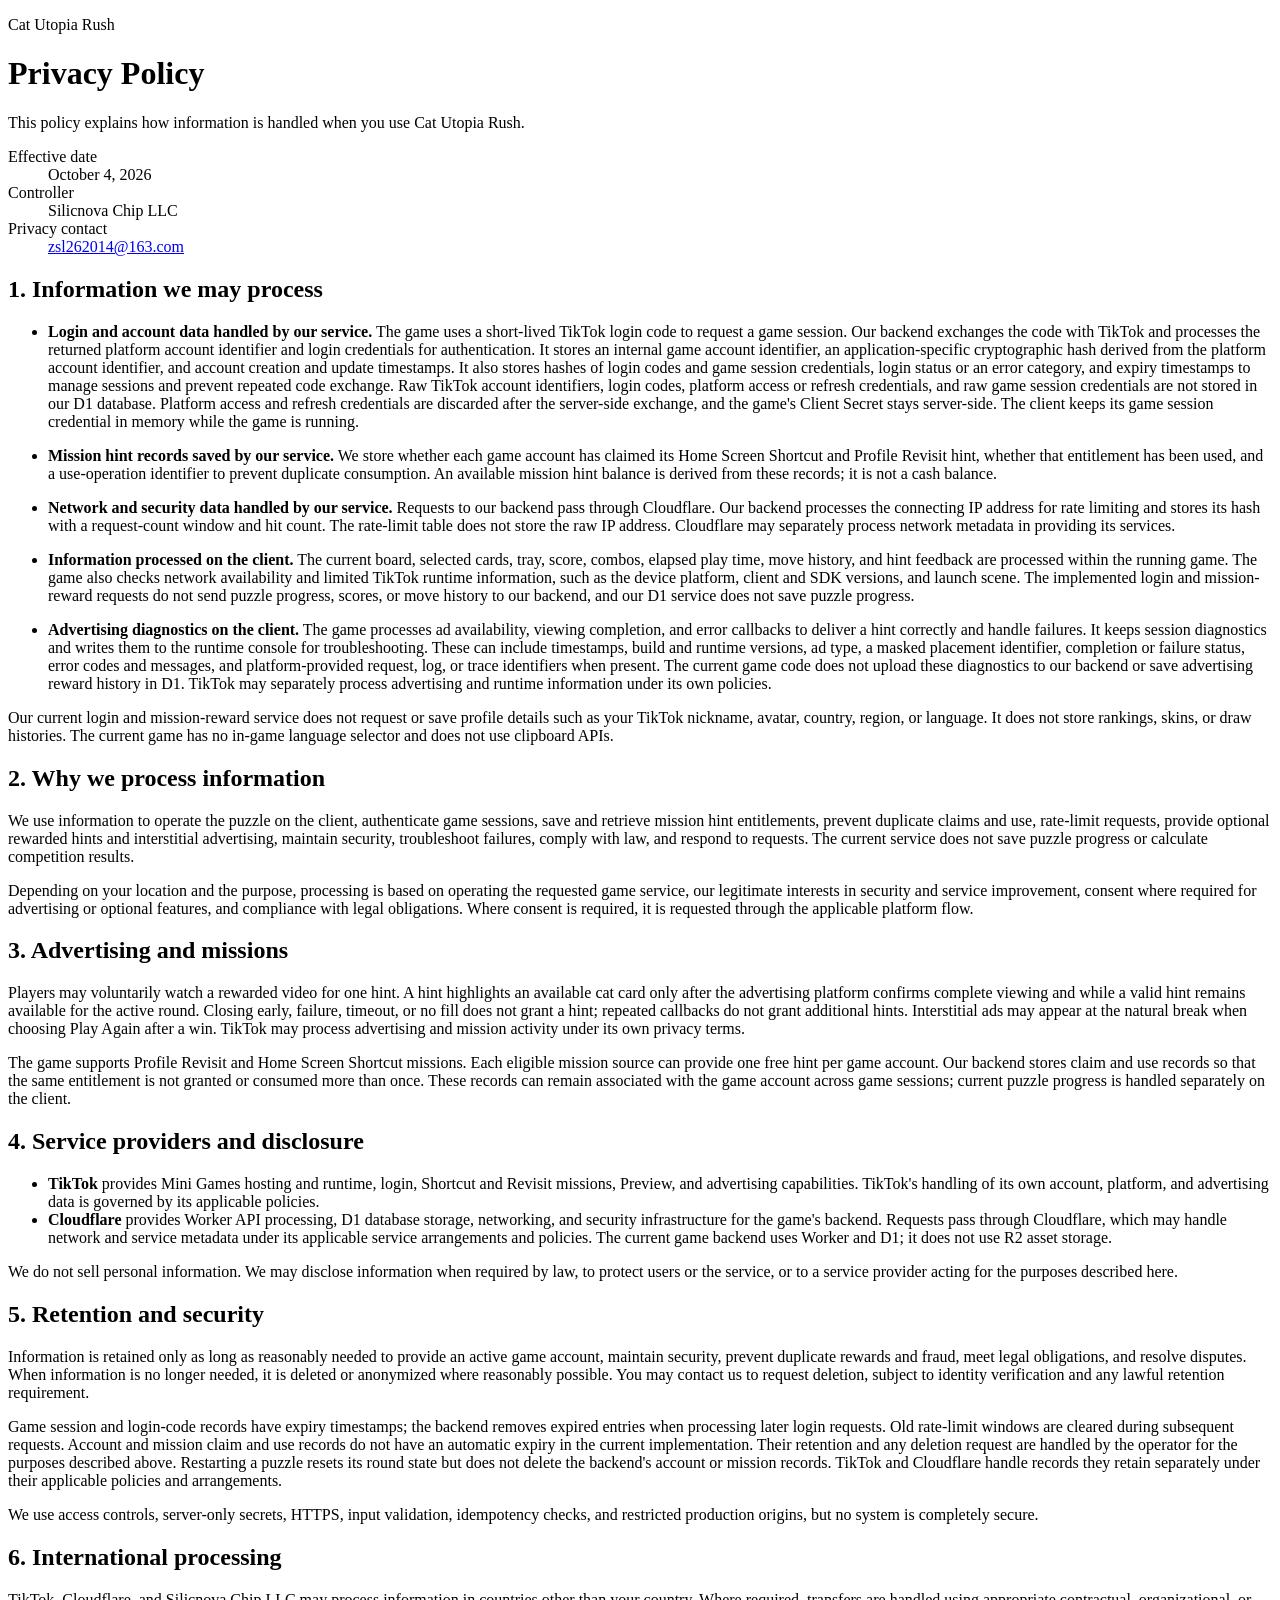
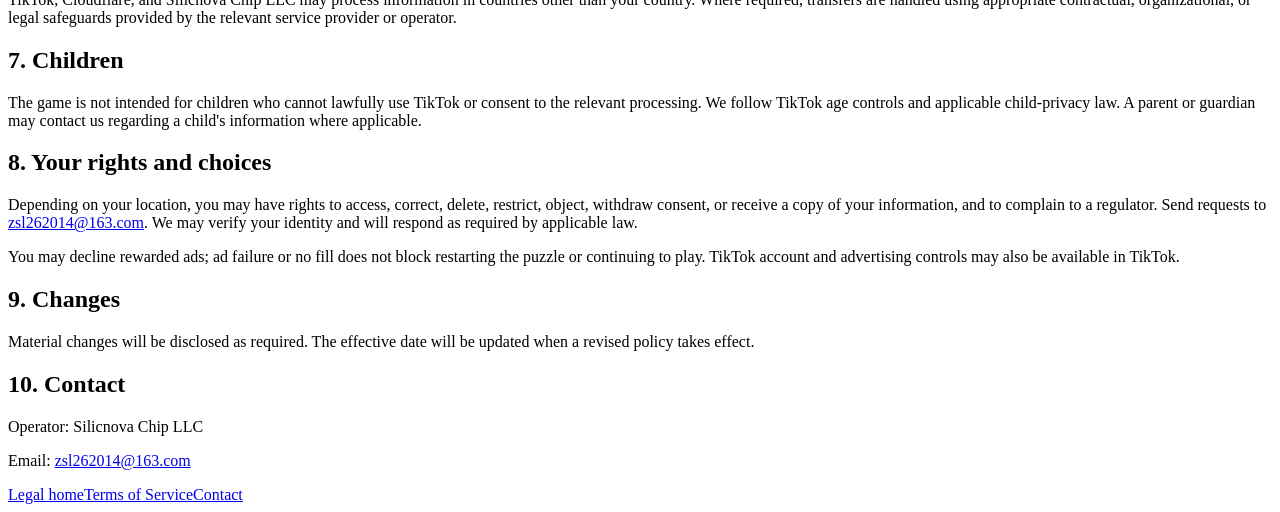
==== privacy/index.html @ 8fe76b50 "Publish approved Cat Utopia Rush Privacy" ====
<!doctype html>
<html lang="en">
<head>
<meta charset="utf-8">
<meta name="viewport" content="width=device-width, initial-scale=1">
<meta name="description" content="Privacy Policy for Cat Utopia Rush.">
<title>Privacy Policy · Cat Utopia Rush</title>
<link rel="stylesheet" href="../assets/styles.css">
</head>
<body>
<main class="shell document">
<header>
<p class="eyebrow">Cat Utopia Rush</p>
<h1>Privacy Policy</h1>
<p class="lead">This policy explains how information is handled when you use Cat Utopia Rush.</p>
<dl class="meta">
<div><dt>Effective date</dt><dd>October 4, 2026</dd></div>
<div><dt>Controller</dt><dd>Silicnova Chip LLC</dd></div>
<div><dt>Privacy contact</dt><dd><a href="mailto:zsl262014@163.com">zsl262014@163.com</a></dd></div>
</dl>
</header>
<section>
<h2>1. Information we may process</h2>

<ul>
<li><strong>Login and account data handled by our service.</strong> The game uses a short-lived TikTok login code to request a game session. Our backend exchanges the code with TikTok and processes the returned platform account identifier and login credentials for authentication. It stores an internal game account identifier, an application-specific cryptographic hash derived from the platform account identifier, and account creation and update timestamps. It also stores hashes of login codes and game session credentials, login status or an error category, and expiry timestamps to manage sessions and prevent repeated code exchange. Raw TikTok account identifiers, login codes, platform access or refresh credentials, and raw game session credentials are not stored in our D1 database. Platform access and refresh credentials are discarded after the server-side exchange, and the game's Client Secret stays server-side. The client keeps its game session credential in memory while the game is running.</li>
</ul>

<ul>
<li><strong>Mission hint records saved by our service.</strong> We store whether each game account has claimed its Home Screen Shortcut and Profile Revisit hint, whether that entitlement has been used, and a use-operation identifier to prevent duplicate consumption. An available mission hint balance is derived from these records; it is not a cash balance.</li>
</ul>

<ul>
<li><strong>Network and security data handled by our service.</strong> Requests to our backend pass through Cloudflare. Our backend processes the connecting IP address for rate limiting and stores its hash with a request-count window and hit count. The rate-limit table does not store the raw IP address. Cloudflare may separately process network metadata in providing its services.</li>
</ul>

<ul>
<li><strong>Information processed on the client.</strong> The current board, selected cards, tray, score, combos, elapsed play time, move history, and hint feedback are processed within the running game. The game also checks network availability and limited TikTok runtime information, such as the device platform, client and SDK versions, and launch scene. The implemented login and mission-reward requests do not send puzzle progress, scores, or move history to our backend, and our D1 service does not save puzzle progress.</li>
</ul>

<ul>
<li><strong>Advertising diagnostics on the client.</strong> The game processes ad availability, viewing completion, and error callbacks to deliver a hint correctly and handle failures. It keeps session diagnostics and writes them to the runtime console for troubleshooting. These can include timestamps, build and runtime versions, ad type, a masked placement identifier, completion or failure status, error codes and messages, and platform-provided request, log, or trace identifiers when present. The current game code does not upload these diagnostics to our backend or save advertising reward history in D1. TikTok may separately process advertising and runtime information under its own policies.</li>
</ul>

<p>Our current login and mission-reward service does not request or save profile details such as your TikTok nickname, avatar, country, region, or language. It does not store rankings, skins, or draw histories. The current game has no in-game language selector and does not use clipboard APIs.</p>

<h2>2. Why we process information</h2>

<p>We use information to operate the puzzle on the client, authenticate game sessions, save and retrieve mission hint entitlements, prevent duplicate claims and use, rate-limit requests, provide optional rewarded hints and interstitial advertising, maintain security, troubleshoot failures, comply with law, and respond to requests. The current service does not save puzzle progress or calculate competition results.</p>

<p>Depending on your location and the purpose, processing is based on operating the requested game service, our legitimate interests in security and service improvement, consent where required for advertising or optional features, and compliance with legal obligations. Where consent is required, it is requested through the applicable platform flow.</p>

<h2>3. Advertising and missions</h2>

<p>Players may voluntarily watch a rewarded video for one hint. A hint highlights an available cat card only after the advertising platform confirms complete viewing and while a valid hint remains available for the active round. Closing early, failure, timeout, or no fill does not grant a hint; repeated callbacks do not grant additional hints. Interstitial ads may appear at the natural break when choosing Play Again after a win. TikTok may process advertising and mission activity under its own privacy terms.</p>

<p>The game supports Profile Revisit and Home Screen Shortcut missions. Each eligible mission source can provide one free hint per game account. Our backend stores claim and use records so that the same entitlement is not granted or consumed more than once. These records can remain associated with the game account across game sessions; current puzzle progress is handled separately on the client.</p>

<h2>4. Service providers and disclosure</h2>

<ul>
<li><strong>TikTok</strong> provides Mini Games hosting and runtime, login, Shortcut and Revisit missions, Preview, and advertising capabilities. TikTok's handling of its own account, platform, and advertising data is governed by its applicable policies.</li>
<li><strong>Cloudflare</strong> provides Worker API processing, D1 database storage, networking, and security infrastructure for the game's backend. Requests pass through Cloudflare, which may handle network and service metadata under its applicable service arrangements and policies. The current game backend uses Worker and D1; it does not use R2 asset storage.</li>
</ul>

<p>We do not sell personal information. We may disclose information when required by law, to protect users or the service, or to a service provider acting for the purposes described here.</p>

<h2>5. Retention and security</h2>

<p>Information is retained only as long as reasonably needed to provide an active game account, maintain security, prevent duplicate rewards and fraud, meet legal obligations, and resolve disputes. When information is no longer needed, it is deleted or anonymized where reasonably possible. You may contact us to request deletion, subject to identity verification and any lawful retention requirement.</p>

<p>Game session and login-code records have expiry timestamps; the backend removes expired entries when processing later login requests. Old rate-limit windows are cleared during subsequent requests. Account and mission claim and use records do not have an automatic expiry in the current implementation. Their retention and any deletion request are handled by the operator for the purposes described above. Restarting a puzzle resets its round state but does not delete the backend's account or mission records. TikTok and Cloudflare handle records they retain separately under their applicable policies and arrangements.</p>

<p>We use access controls, server-only secrets, HTTPS, input validation, idempotency checks, and restricted production origins, but no system is completely secure.</p>

<h2>6. International processing</h2>

<p>TikTok, Cloudflare, and Silicnova Chip LLC may process information in countries other than your country. Where required, transfers are handled using appropriate contractual, organizational, or legal safeguards provided by the relevant service provider or operator.</p>

<h2>7. Children</h2>

<p>The game is not intended for children who cannot lawfully use TikTok or consent to the relevant processing. We follow TikTok age controls and applicable child-privacy law. A parent or guardian may contact us regarding a child's information where applicable.</p>

<h2>8. Your rights and choices</h2>

<p>Depending on your location, you may have rights to access, correct, delete, restrict, object, withdraw consent, or receive a copy of your information, and to complain to a regulator. Send requests to <a href="mailto:zsl262014@163.com">zsl262014@163.com</a>. We may verify your identity and will respond as required by applicable law.</p>

<p>You may decline rewarded ads; ad failure or no fill does not block restarting the puzzle or continuing to play. TikTok account and advertising controls may also be available in TikTok.</p>

<h2>9. Changes</h2>

<p>Material changes will be disclosed as required. The effective date will be updated when a revised policy takes effect.</p>

<h2>10. Contact</h2>

<p>Operator: Silicnova Chip LLC</p>

<p>Email: <a href="mailto:zsl262014@163.com">zsl262014@163.com</a></p>
</section>
<footer><a href="../">Legal home</a><a href="../terms/">Terms of Service</a><a href="mailto:zsl262014@163.com">Contact</a></footer>
</main>
</body>
</html>
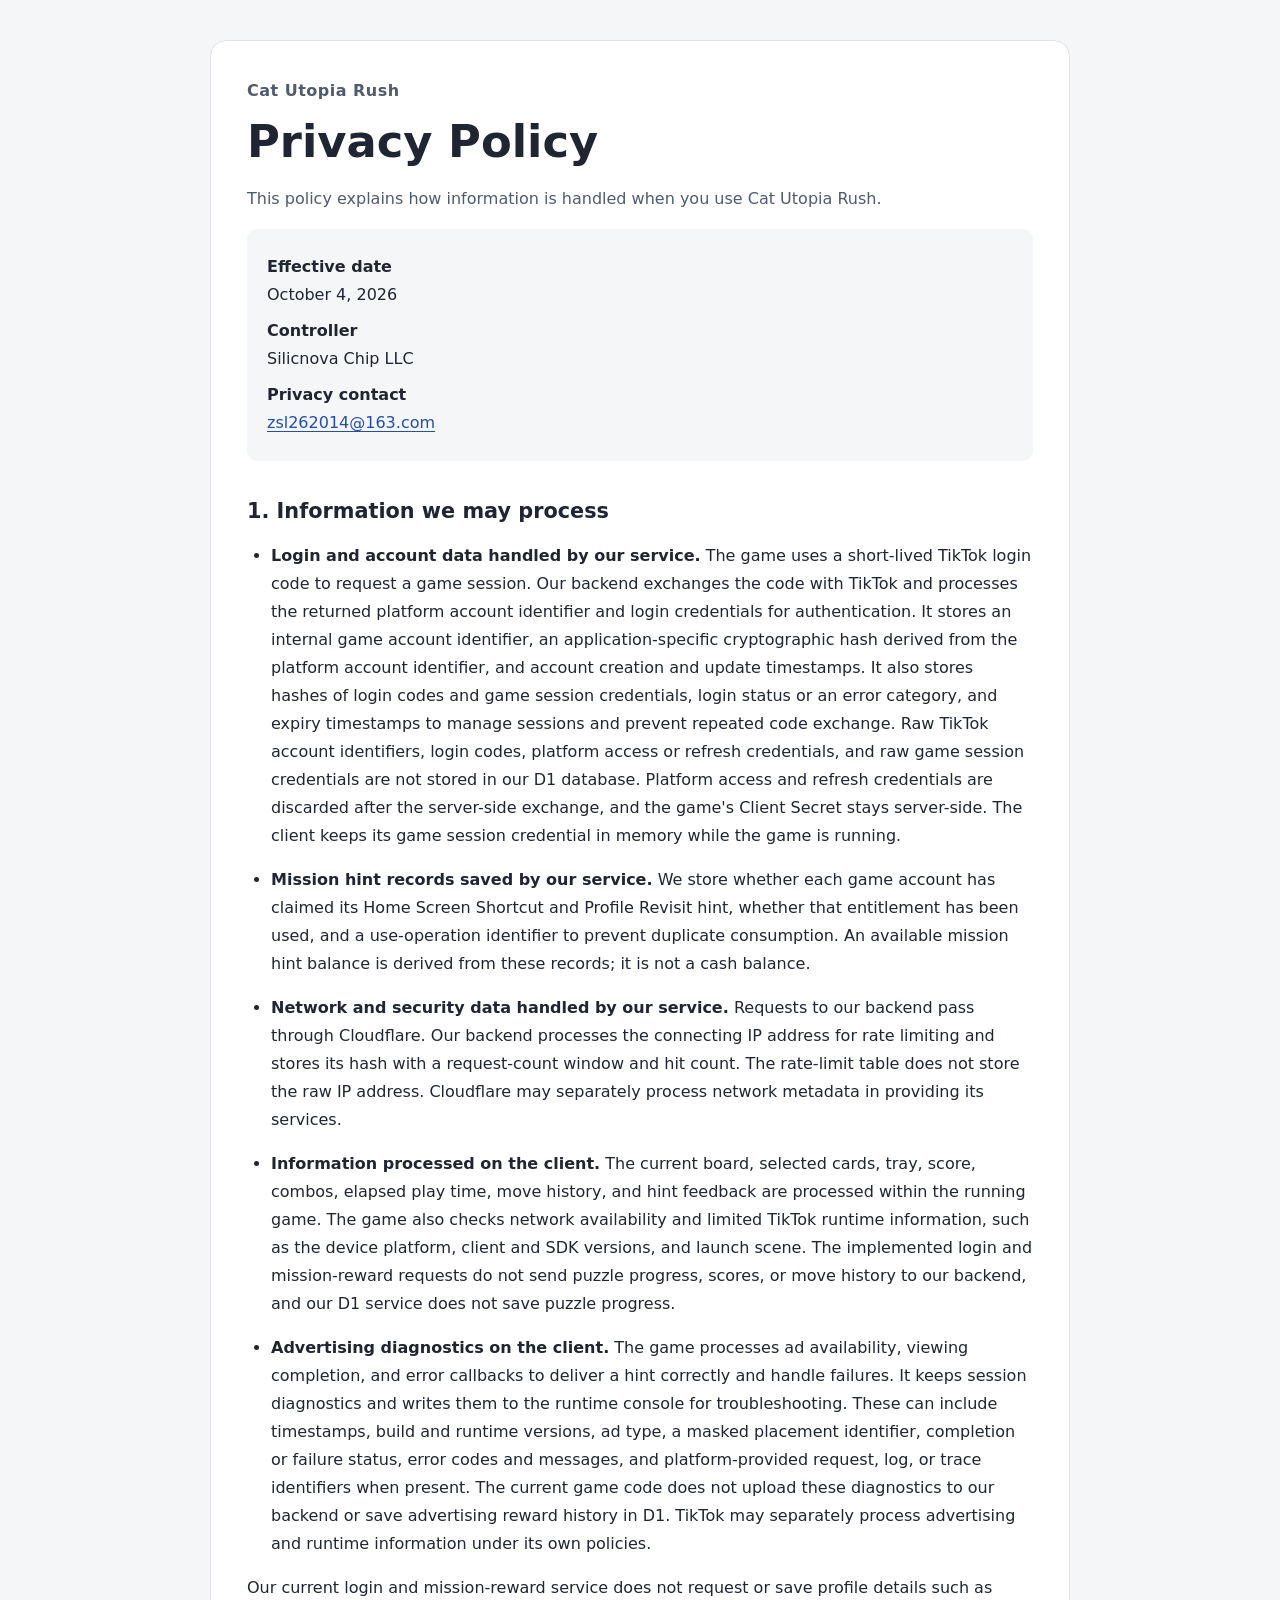
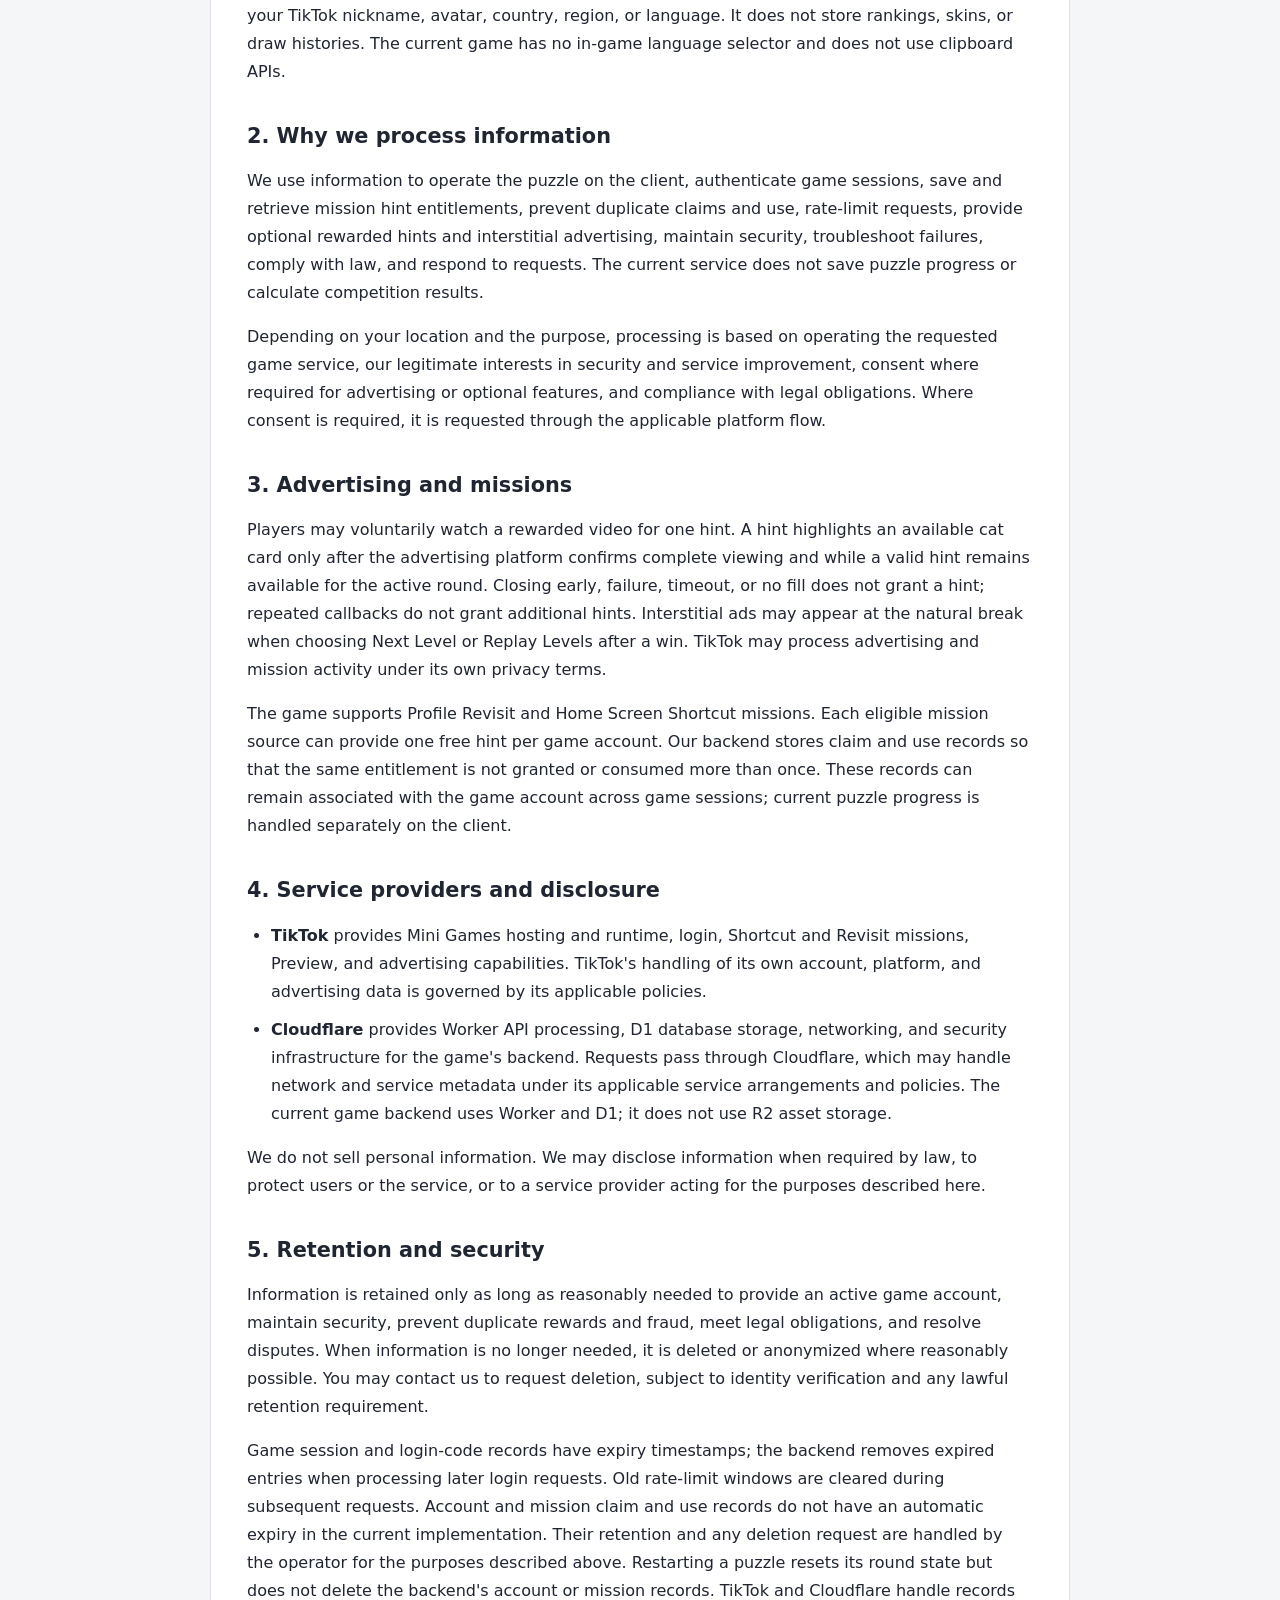
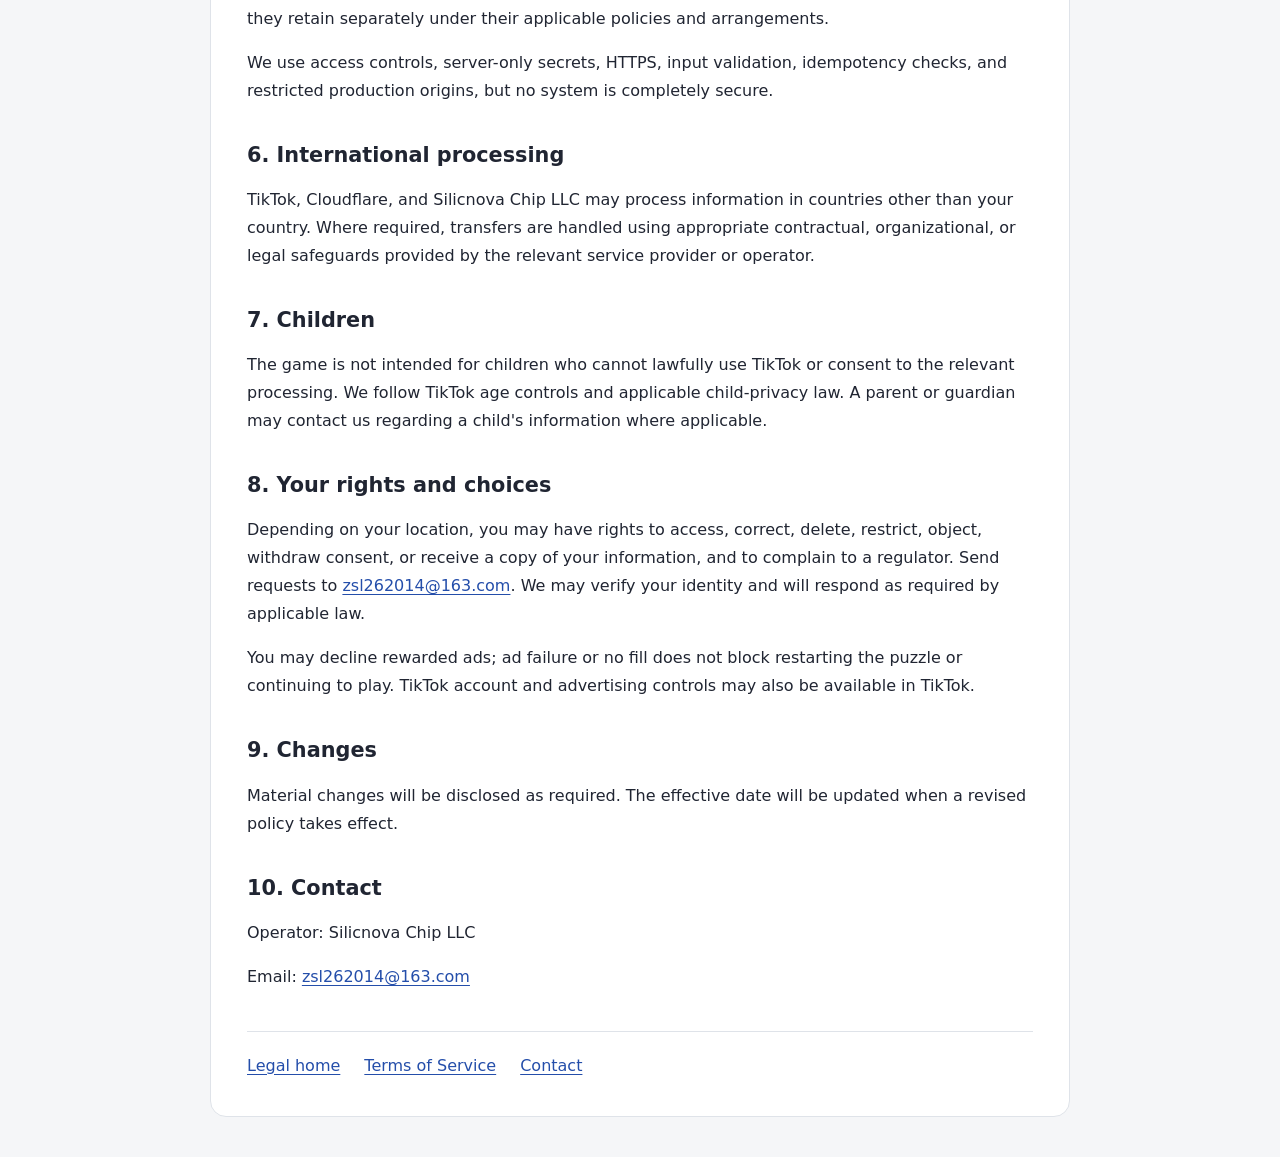
==== commit ba53b13e: "Sync Privacy win continuation buttons for RC2" ====
--- a/privacy/index.html
+++ b/privacy/index.html
@@ -52,7 +52,7 @@
 
 <h2>3. Advertising and missions</h2>
 
-<p>Players may voluntarily watch a rewarded video for one hint. A hint highlights an available cat card only after the advertising platform confirms complete viewing and while a valid hint remains available for the active round. Closing early, failure, timeout, or no fill does not grant a hint; repeated callbacks do not grant additional hints. Interstitial ads may appear at the natural break when choosing Play Again after a win. TikTok may process advertising and mission activity under its own privacy terms.</p>
+<p>Players may voluntarily watch a rewarded video for one hint. A hint highlights an available cat card only after the advertising platform confirms complete viewing and while a valid hint remains available for the active round. Closing early, failure, timeout, or no fill does not grant a hint; repeated callbacks do not grant additional hints. Interstitial ads may appear at the natural break when choosing Next Level or Replay Levels after a win. TikTok may process advertising and mission activity under its own privacy terms.</p>
 
 <p>The game supports Profile Revisit and Home Screen Shortcut missions. Each eligible mission source can provide one free hint per game account. Our backend stores claim and use records so that the same entitlement is not granted or consumed more than once. These records can remain associated with the game account across game sessions; current puzzle progress is handled separately on the client.</p>
 
--- a/assets/styles.css
+++ b/assets/styles.css
@@ -0,0 +1 @@
+*{box-sizing:border-box}html{color-scheme:light}body{margin:0;background:#f5f6f8;color:#202532;font:1rem/1.75 system-ui,-apple-system,BlinkMacSystemFont,"Segoe UI",sans-serif}.shell{max-width:860px;margin:2.5rem auto;padding:2.25rem;background:#fff;border:1px solid #dfe3e9;border-radius:16px}.eyebrow{margin:0;color:#505b6c;font-weight:650;letter-spacing:.03em}h1{font-size:clamp(1.9rem,6vw,2.8rem);line-height:1.2;margin:.65rem 0 1rem}h2{font-size:1.3rem;line-height:1.4;margin:2.25rem 0 .75rem}.lead{color:#505b6c}.meta{padding:1rem 1.25rem;background:#f5f6f8;border-radius:10px}.meta div{margin:.5rem 0}.meta dt{font-weight:650}.meta dd{margin:0}p,li,dd{overflow-wrap:anywhere}li{margin:.65rem 0}ul{padding-left:1.5rem}a{color:#244eaa;text-underline-offset:3px}a:focus-visible{outline:3px solid #244eaa;outline-offset:4px}footer{display:flex;flex-wrap:wrap;gap:.75rem 1.5rem;border-top:1px solid #dfe3e9;margin-top:2.5rem;padding-top:1.25rem}.pages{display:flex;flex-wrap:wrap;gap:1rem;margin:2rem 0}.pages a{display:block;padding:1rem 1.25rem;background:#f5f6f8;border:1px solid #dfe3e9;border-radius:10px}@media(max-width:600px){.shell{margin:0;padding:1.5rem 1.1rem;min-height:100vh;border:0;border-radius:0}.meta{padding:.9rem}h2{margin-top:1.75rem}footer{padding-bottom:1rem}}
